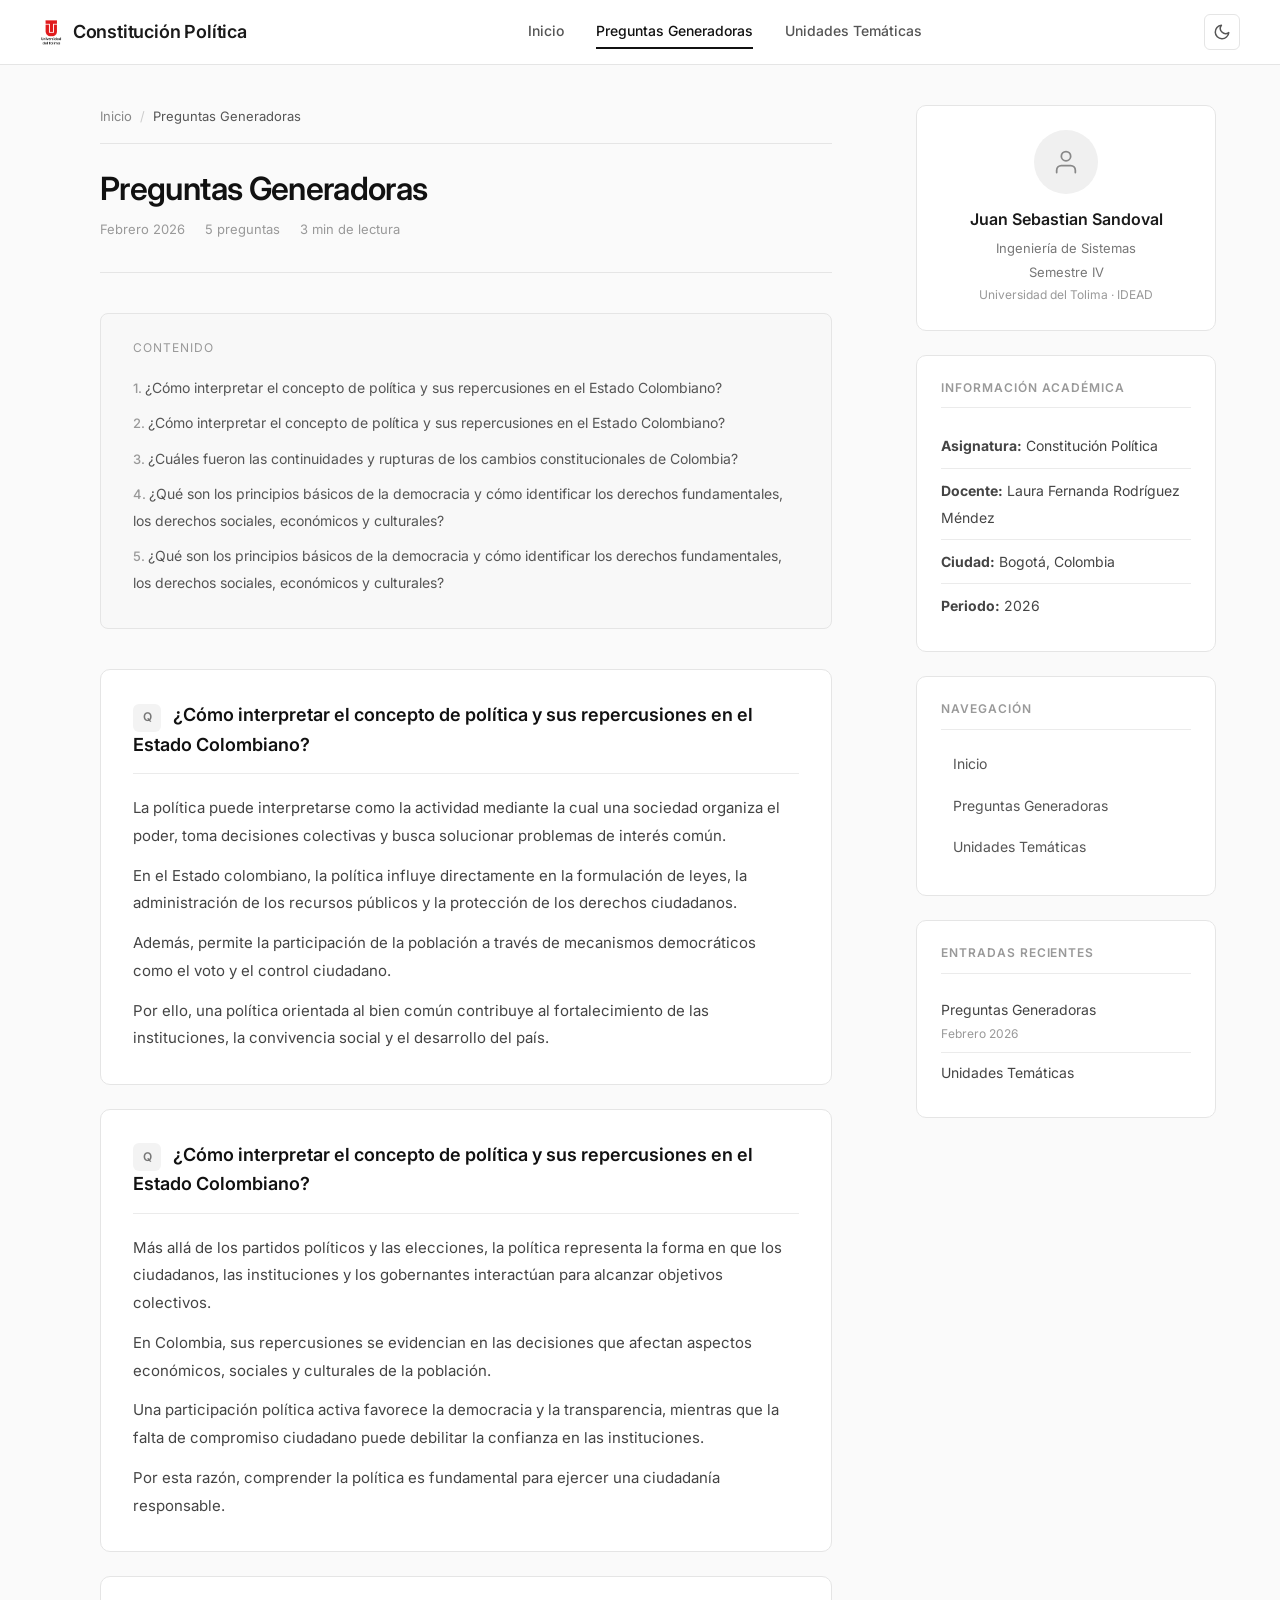
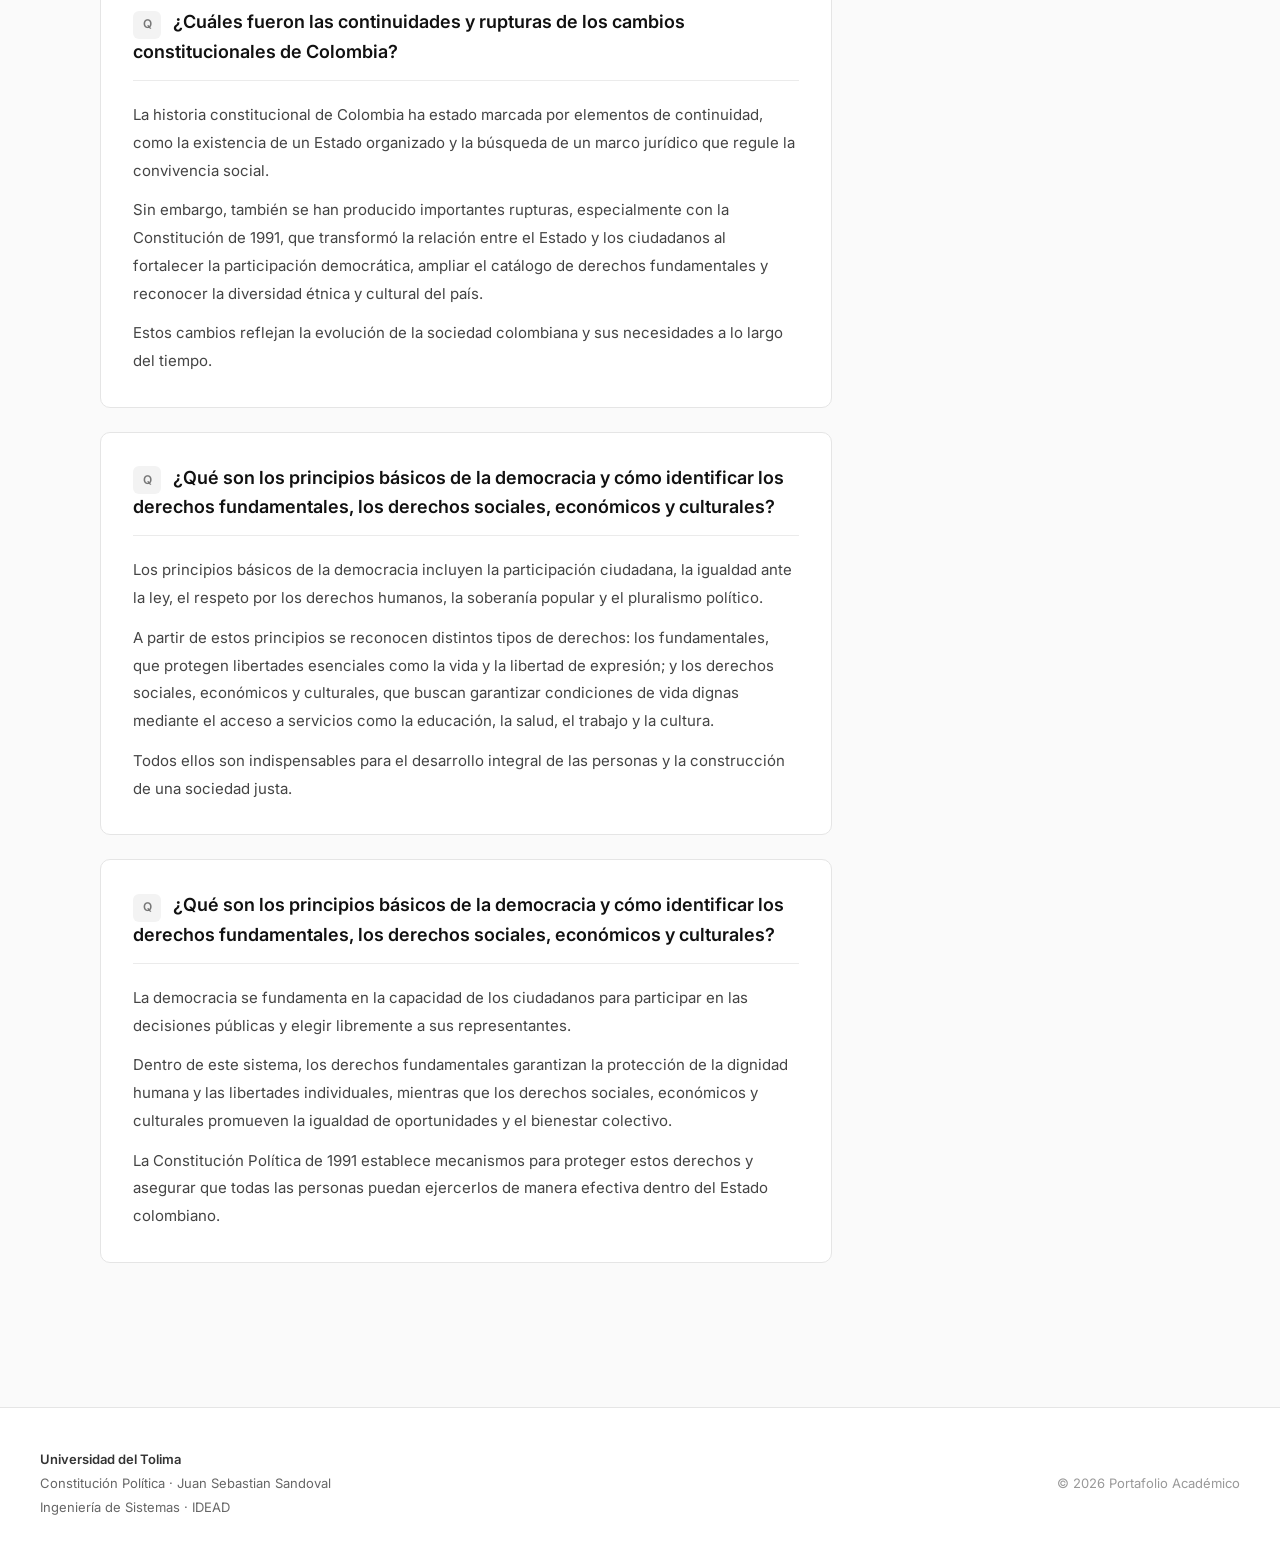
==== preguntas-generadoras.html @ 121e8f9e "Initial commit: portafolio académico Constitución Política" ====
<!DOCTYPE html>
<html lang="es">
<head>
  <meta charset="UTF-8">
  <meta name="viewport" content="width=device-width, initial-scale=1.0">
  <meta name="description" content="Preguntas Generadoras - Portafolio Académico de Constitución Política">
  <title>Preguntas Generadoras · Constitución Política</title>
  <script>if(localStorage.getItem('theme')==='dark')document.documentElement.setAttribute('data-theme','dark')</script>
  <link rel="preconnect" href="https://fonts.googleapis.com">
  <link rel="preconnect" href="https://fonts.gstatic.com" crossorigin>
  <link href="https://fonts.googleapis.com/css2?family=Inter:wght@300;400;500;600;700&display=swap" rel="stylesheet">
  <link rel="stylesheet" href="css/style.css">
  <link rel="icon" type="image/x-icon" href="data:image/svg+xml,<svg xmlns='http://www.w3.org/2000/svg' viewBox='0 0 100 100'><text y='.9em' font-size='90'>📖</text></svg>">
</head>
<body>

<div class="site-wrapper">

  <header class="site-header">
    <div class="header-inner">
      <a href="index.html" class="site-title">
        <img src="ut.png" alt="" class="nav-logo">
        Constitución Política
      </a>
      <button class="nav-toggle" aria-label="Abrir menú">
        <span></span><span></span><span></span>
      </button>
      <nav class="site-nav">
        <a href="index.html">Inicio</a>
        <a href="preguntas-generadoras.html" class="active">Preguntas Generadoras</a>
        <a href="temas-unidad.html">Unidades Temáticas</a>
      </nav>
      <button class="theme-toggle" id="theme-toggle" aria-label="Cambiar tema">
        <svg class="icon-moon" viewBox="0 0 24 24" fill="none" stroke="currentColor" stroke-width="2" stroke-linecap="round" stroke-linejoin="round"><path d="M21 12.79A9 9 0 1 1 11.21 3 7 7 0 0 0 21 12.79z"/></svg>
        <svg class="icon-sun" viewBox="0 0 24 24" fill="none" stroke="currentColor" stroke-width="2" stroke-linecap="round" stroke-linejoin="round"><circle cx="12" cy="12" r="5"/><line x1="12" y1="1" x2="12" y2="3"/><line x1="12" y1="21" x2="12" y2="23"/><line x1="4.22" y1="4.22" x2="5.64" y2="5.64"/><line x1="18.36" y1="18.36" x2="19.78" y2="19.78"/><line x1="1" y1="12" x2="3" y2="12"/><line x1="21" y1="12" x2="23" y2="12"/><line x1="4.22" y1="19.78" x2="5.64" y2="18.36"/><line x1="18.36" y1="5.64" x2="19.78" y2="4.22"/></svg>
      </button>
    </div>
  </header>

  <div class="main-grid">
    <main class="main-content" id="main-content"></main>
    <aside class="sidebar" id="sidebar"></aside>
  </div>

  <footer class="site-footer" id="footer"></footer>

</div>

<script src="js/layout.js"></script>
<script src="js/theme.js"></script>
<script src="js/preguntas.js"></script>
</body>
</html>
---- css/style.css ----
/* ============================================
   CSS RESET & BASE
   ============================================ */
*, *::before, *::after {
  box-sizing: border-box;
  margin: 0;
  padding: 0;
}

html {
  font-size: 16px;
  scroll-behavior: smooth;
  -webkit-font-smoothing: antialiased;
  -moz-osx-font-smoothing: grayscale;
}

/* ============================================
   CSS THEME VARIABLES
   ============================================ */
:root {
  --bg: #fafafa;
  --bg-card: #ffffff;
  --bg-subtle: #fcfcfc;
  --bg-toc: #f8f8f8;
  --bg-icon: #f3f3f3;
  --text: #1a1a1a;
  --text-strong: #111111;
  --text-secondary: #333333;
  --text-body: #444444;
  --text-muted: #555555;
  --text-light: #666666;
  --text-soft: #777777;
  --text-faint: #888888;
  --text-fainter: #999999;
  --border: #e5e5e5;
  --border-inner: #ebebeb;
  --border-soft: #dddddd;
  --border-light: #cccccc;
  --bg-avatar: #f0f0f0;
  --text-faintest: #bbbbbb;
  --shadow-sm: 0 1px 6px rgba(0, 0, 0, 0.04);
  --shadow-md: 0 2px 12px rgba(0, 0, 0, 0.05);
}

[data-theme="dark"] {
  --bg: #121212;
  --bg-card: #1e1e1e;
  --bg-subtle: #1a1a1a;
  --bg-toc: #1a1a1a;
  --bg-icon: #2a2a2a;
  --text: #e0e0e0;
  --text-strong: #eeeeee;
  --text-secondary: #cccccc;
  --text-body: #bbbbbb;
  --text-muted: #aaaaaa;
  --text-light: #999999;
  --text-soft: #888888;
  --text-faint: #777777;
  --text-fainter: #666666;
  --border: #333333;
  --border-inner: #2a2a2a;
  --border-soft: #3a3a3a;
  --border-light: #444444;
  --bg-avatar: #2a2a2a;
  --text-faintest: #777777;
  --shadow-sm: 0 1px 6px rgba(0, 0, 0, 0.2);
  --shadow-md: 0 2px 12px rgba(0, 0, 0, 0.25);
}

body {
  font-family: 'Inter', -apple-system, BlinkMacSystemFont, 'Segoe UI', Roboto, sans-serif;
  color: var(--text);
  background: var(--bg);
  line-height: 1.7;
  min-height: 100vh;
}

img {
  max-width: 100%;
  height: auto;
  display: block;
}

a {
  color: inherit;
  text-decoration: none;
  transition: opacity 0.2s ease;
}

a:hover {
  opacity: 0.7;
}

ul, ol {
  list-style: none;
}

/* ============================================
   TYPOGRAPHY
   ============================================ */
h1, h2, h3, h4, h5, h6 {
  font-weight: 600;
  line-height: 1.3;
  color: var(--text-strong);
}

h1 { font-size: 2.25rem; }
h2 { font-size: 1.625rem; }
h3 { font-size: 1.25rem; }
h4 { font-size: 1.125rem; }

p {
  margin-bottom: 1.25rem;
  color: var(--text-secondary);
}

small, .text-small {
  font-size: 0.875rem;
  color: var(--text-soft);
}

/* ============================================
   LAYOUT
   ============================================ */
.site-wrapper {
  display: flex;
  flex-direction: column;
  min-height: 100vh;
}

.site-header {
  background: var(--bg-card);
  border-bottom: 1px solid var(--border);
  position: sticky;
  top: 0;
  z-index: 100;
  padding: 0 1.5rem;
}

.header-inner {
  max-width: 1200px;
  margin: 0 auto;
  display: flex;
  align-items: center;
  justify-content: space-between;
  height: 64px;
}

.site-title {
  font-size: 1.125rem;
  font-weight: 600;
  color: var(--text);
  letter-spacing: -0.01em;
  display: flex;
  align-items: center;
  gap: 0.625rem;
}

.nav-logo {
  height: 30px;
  width: auto;
  display: block;
  opacity: 0.9;
}

.site-nav {
  display: flex;
  align-items: center;
  gap: 2rem;
}

.site-nav a {
  font-size: 0.875rem;
  color: var(--text-muted);
  font-weight: 500;
  padding: 0.25rem 0;
  border-bottom: 2px solid transparent;
  transition: all 0.2s ease;
}

.site-nav a:hover,
.site-nav a.active {
  color: var(--text-strong);
  border-bottom-color: var(--text-strong);
  opacity: 1;
}

.nav-toggle {
  display: none;
  background: none;
  border: none;
  cursor: pointer;
  padding: 0.5rem;
}

.nav-toggle span {
  display: block;
  width: 24px;
  height: 2px;
  background: var(--text-secondary);
  margin: 5px 0;
  transition: all 0.3s ease;
}

.main-grid {
  max-width: 1200px;
  margin: 0 auto;
  padding: 2.5rem 1.5rem;
  display: grid;
  grid-template-columns: 1fr 300px;
  gap: 3rem;
  flex: 1;
  width: 100%;
}

.main-content {
  min-width: 0;
}

/* ============================================
   HERO SECTION
   ============================================ */
.hero-section {
  text-align: center;
  padding: 4rem 1.5rem 3rem;
  max-width: 760px;
  margin: 0 auto;
}

.hero-logo {
  width: 120px;
  margin: 0 auto 1.5rem;
  opacity: 0.9;
}

.hero-logo img {
  width: 100%;
}

.hero-title {
  font-size: 2rem;
  font-weight: 600;
  margin-bottom: 0.75rem;
  letter-spacing: -0.02em;
}

.hero-subtitle {
  font-size: 1rem;
  color: var(--text-muted);
  margin-bottom: 0.5rem;
  font-weight: 400;
}

.hero-description {
  font-size: 0.9375rem;
  color: var(--text-soft);
  max-width: 600px;
  margin: 1rem auto 0;
  line-height: 1.8;
}

.hero-meta {
  display: flex;
  justify-content: center;
  gap: 2rem;
  margin-top: 2rem;
  font-size: 0.875rem;
  color: var(--text-light);
}

.hero-meta span {
  display: flex;
  align-items: center;
  gap: 0.375rem;
}

/* ============================================
   SLIDER / CAROUSEL
   ============================================ */
.slider-section {
  padding: 0 1.5rem 3rem;
  max-width: 860px;
  margin: 0 auto;
}

.slider-section .section-label {
  font-size: 0.75rem;
  text-transform: uppercase;
  letter-spacing: 0.08em;
  color: var(--text-fainter);
  margin-bottom: 1.5rem;
  text-align: center;
}

.slider-container {
  position: relative;
  overflow: hidden;
}

.slider-track {
  display: flex;
  transition: transform 0.5s cubic-bezier(0.25, 0.46, 0.45, 0.94);
}

.slider-slide {
  min-width: 100%;
  padding: 0 0.5rem;
}

.slide-card {
  background: var(--bg-card);
  border: 1px solid var(--border);
  border-radius: 12px;
  padding: 2.5rem;
  display: flex;
  align-items: flex-start;
  gap: 2rem;
  transition: box-shadow 0.3s ease;
}

.slide-card:hover {
  box-shadow: 0 4px 20px rgba(0, 0, 0, 0.06);
}

.slide-icon {
  flex-shrink: 0;
  width: 56px;
  height: 56px;
  background: var(--bg-icon);
  border-radius: 12px;
  display: flex;
  align-items: center;
  justify-content: center;
}

.slide-icon svg {
  width: 28px;
  height: 28px;
  stroke: var(--text-muted);
  fill: none;
  stroke-width: 1.5;
}

.slide-body {
  flex: 1;
}

.slide-body h3 {
  font-size: 1.125rem;
  margin-bottom: 0.5rem;
}

.slide-body p {
  font-size: 0.875rem;
  color: var(--text-light);
  margin-bottom: 0.75rem;
}

.slide-badge {
  display: inline-block;
  font-size: 0.75rem;
  color: var(--text-soft);
  background: var(--bg-icon);
  padding: 0.2rem 0.6rem;
  border-radius: 4px;
  margin-bottom: 1rem;
}

.slide-btn {
  display: inline-flex;
  align-items: center;
  gap: 0.375rem;
  font-size: 0.875rem;
  font-weight: 500;
  color: var(--text-secondary);
  border-bottom: 1px solid var(--text-secondary);
  padding-bottom: 0.125rem;
  transition: all 0.2s ease;
}

.slide-btn:hover {
  color: var(--text-strong);
  border-bottom-color: var(--text-strong);
  opacity: 1;
}

.slider-controls {
  display: flex;
  justify-content: center;
  align-items: center;
  gap: 1rem;
  margin-top: 1.5rem;
}

.slider-btn {
  background: none;
  border: 1px solid var(--border-soft);
  border-radius: 50%;
  width: 36px;
  height: 36px;
  cursor: pointer;
  display: flex;
  align-items: center;
  justify-content: center;
  transition: all 0.2s ease;
  color: var(--text-muted);
}

.slider-btn:hover {
  border-color: var(--text-fainter);
  color: var(--text-strong);
  background: var(--bg-icon);
}

.slider-btn svg {
  width: 18px;
  height: 18px;
}

.slider-dots {
  display: flex;
  gap: 0.5rem;
}

.slider-dot {
  width: 8px;
  height: 8px;
  border-radius: 50%;
  border: 1px solid var(--border-light);
  background: transparent;
  cursor: pointer;
  padding: 0;
  transition: all 0.3s ease;
}

.slider-dot.active {
  background: var(--text-secondary);
  border-color: var(--text-secondary);
}

/* ============================================
   FEATURED ARTICLES (grid)
   ============================================ */
.featured-section {
  max-width: 780px;
  margin: 0 auto;
  padding: 0 1.5rem 3rem;
}

.featured-grid {
  display: grid;
  grid-template-columns: 1fr 1fr;
  gap: 1.5rem;
}

.featured-card {
  background: var(--bg-card);
  border: 1px solid var(--border);
  border-radius: 10px;
  padding: 2rem;
  display: flex;
  flex-direction: column;
  transition: box-shadow 0.2s ease;
}

.featured-card:hover {
  box-shadow: 0 1px 8px rgba(0, 0, 0, 0.05);
}

.featured-icon {
  width: 44px;
  height: 44px;
  background: var(--bg-icon);
  border-radius: 10px;
  display: flex;
  align-items: center;
  justify-content: center;
  margin-bottom: 1.25rem;
}

.featured-icon svg {
  width: 22px;
  height: 22px;
  stroke: var(--text-muted);
  fill: none;
  stroke-width: 1.5;
}

.featured-card h3 {
  font-size: 1.125rem;
  font-weight: 600;
  margin-bottom: 0.75rem;
  color: var(--text-strong);
}

.featured-desc {
  font-size: 0.875rem;
  color: var(--text-light);
  margin-bottom: 1rem;
  line-height: 1.65;
}

.featured-list {
  list-style: none;
  margin-bottom: 1.25rem;
  flex: 1;
}

.featured-list li {
  font-size: 0.8125rem;
  color: var(--text-faint);
  padding: 0.3rem 0 0.3rem 1.1rem;
  position: relative;
}

.featured-list li::before {
  content: "";
  position: absolute;
  left: 0;
  top: 0.65rem;
  width: 4px;
  height: 4px;
  border-radius: 50%;
  background: var(--border-light);
}

.featured-btn {
  display: inline-flex;
  align-items: center;
  gap: 0.375rem;
  font-size: 0.875rem;
  font-weight: 500;
  color: var(--text-secondary);
  border-bottom: 1px solid var(--text-secondary);
  padding-bottom: 0.125rem;
  align-self: flex-start;
  transition: all 0.2s ease;
}

.featured-btn:hover {
  color: var(--text-strong);
  border-bottom-color: var(--text-strong);
  opacity: 1;
}

/* ============================================
   SABÍAS QUE...
   ============================================ */
.sabias-section {
  max-width: 780px;
  margin: 0 auto;
  padding: 0 1.5rem 3rem;
}

.sabias-grid {
  display: grid;
  grid-template-columns: 1fr 1fr 1fr;
  gap: 1rem;
}

.sabias-card {
  background: var(--bg-subtle);
  border: 1px solid var(--border);
  border-radius: 8px;
  padding: 1.25rem 1.25rem 1.25rem 1.5rem;
  border-left: 3px solid var(--border-soft);
  transition: all 0.25s ease;
}

.sabias-card:nth-child(3n+1) { border-left-color: var(--border-soft); }
.sabias-card:nth-child(3n+2) { border-left-color: var(--border-soft); }
.sabias-card:nth-child(3n+3) { border-left-color: var(--border-light); }

.sabias-card:hover {
  border-left-color: var(--text-fainter);
  box-shadow: 0 1px 8px rgba(0, 0, 0, 0.05);
}

.sabias-num {
  display: inline-block;
  font-family: 'Inter', monospace;
  font-size: 0.6875rem;
  font-weight: 500;
  color: var(--text-faintest);
  letter-spacing: 0.1em;
  margin-bottom: 0.5rem;
}

.sabias-card p {
  font-size: 0.8125rem;
  color: var(--text-muted);
  line-height: 1.7;
  margin-bottom: 0;
}

/* ============================================
   ARTICLE / BLOG POST
   ============================================ */
.article-page {
  max-width: 780px;
  margin: 0 auto;
  padding: 0 1.5rem 3rem;
}

.article-header {
  margin-bottom: 2.5rem;
  padding-bottom: 2rem;
  border-bottom: 1px solid var(--border);
}

.article-header h1 {
  font-size: 2rem;
  font-weight: 600;
  margin-bottom: 0.5rem;
  letter-spacing: -0.02em;
}

.article-meta {
  display: flex;
  gap: 1.25rem;
  font-size: 0.8125rem;
  color: var(--text-fainter);
}

.article-meta span {
  display: flex;
  align-items: center;
  gap: 0.25rem;
}

/* Table of Contents */
.toc {
  background: var(--bg-toc);
  border: 1px solid var(--border);
  border-radius: 8px;
  padding: 1.5rem 2rem;
  margin-bottom: 2.5rem;
}

.toc-title {
  font-size: 0.75rem;
  text-transform: uppercase;
  letter-spacing: 0.08em;
  color: var(--text-fainter);
  margin-bottom: 1rem;
}

.toc-list {
  list-style: none;
  counter-reset: toc-counter;
}

.toc-list li {
  counter-increment: toc-counter;
  margin-bottom: 0.5rem;
}

.toc-list li::before {
  content: counter(toc-counter) ". ";
  color: var(--text-fainter);
  font-size: 0.8125rem;
  font-weight: 500;
}

.toc-list a {
  font-size: 0.875rem;
  color: var(--text-muted);
  transition: color 0.2s ease;
}

.toc-list a:hover {
  color: var(--text-strong);
  opacity: 1;
}

/* Article Body */
.article-body {
  font-size: 1rem;
  line-height: 1.85;
  color: var(--text-secondary);
}

.article-body p {
  margin-bottom: 1.25rem;
}

.article-body ul,
.article-body ol {
  margin-bottom: 1.25rem;
  padding-left: 1.5rem;
}

.article-body ul {
  list-style: disc;
}

.article-body ol {
  list-style: decimal;
}

.article-body li {
  margin-bottom: 0.5rem;
  color: var(--text-body);
}

.article-body strong {
  font-weight: 600;
  color: var(--text-strong);
}

.article-body em {
  font-style: italic;
}

/* ============================================
   QUESTION / TOPIC CARDS
   ============================================ */
.question-card {
  background: var(--bg-card);
  border: 1px solid var(--border);
  border-radius: 10px;
  padding: 2rem;
  margin-bottom: 1.5rem;
  transition: box-shadow 0.2s ease;
}

.question-card:hover {
  box-shadow: 0 1px 8px rgba(0, 0, 0, 0.05);
}

.question-card h2 {
  font-size: 1.125rem;
  font-weight: 600;
  margin-bottom: 1.25rem;
  padding-bottom: 1rem;
  border-bottom: 1px solid var(--border-inner);
  color: var(--text-strong);
  line-height: 1.4;
}

.question-card h2::before {
  content: "Q";
  display: inline-flex;
  align-items: center;
  justify-content: center;
  width: 28px;
  height: 28px;
  border-radius: 6px;
  background: var(--bg-icon);
  color: var(--text-soft);
  font-size: 0.75rem;
  font-weight: 600;
  margin-right: 0.75rem;
  flex-shrink: 0;
}

.question-card p {
  font-size: 0.9375rem;
  color: var(--text-body);
  margin-bottom: 0.75rem;
}

.question-card p:last-child {
  margin-bottom: 0;
}

.question-card ul,
.question-card ol {
  margin-bottom: 0.75rem;
  padding-left: 1.5rem;
}

.question-card ul { list-style: disc; }
.question-card ol { list-style: decimal; }

.question-card li {
  margin-bottom: 0.375rem;
  color: var(--text-body);
  font-size: 0.9375rem;
}

.question-card hr {
  display: none;
}

/* Topic cards for Temas de Tutoría */
.topic-card {
  background: var(--bg-card);
  border: 1px solid var(--border);
  border-radius: 10px;
  padding: 2rem;
  margin-bottom: 1.5rem;
  transition: box-shadow 0.2s ease;
}

.topic-card:hover {
  box-shadow: 0 2px 12px rgba(0, 0, 0, 0.04);
}

.topic-card h2 {
  font-size: 1.125rem;
  font-weight: 600;
  margin-bottom: 1.25rem;
  padding-bottom: 1rem;
  border-bottom: 1px solid var(--border-inner);
  color: var(--text-strong);
  line-height: 1.4;
}

.topic-card h3 {
  font-size: 0.9375rem;
  font-weight: 600;
  color: var(--text-secondary);
  margin: 1.25rem 0 0.5rem;
}

.topic-card p {
  font-size: 0.9375rem;
  color: var(--text-body);
  margin-bottom: 0.75rem;
}

.topic-card p:last-child {
  margin-bottom: 0;
}

.topic-card ul,
.topic-card ol {
  margin-bottom: 0.75rem;
  padding-left: 1.5rem;
}

.topic-card ul { list-style: disc; }
.topic-card ol { list-style: decimal; }

.topic-card li {
  margin-bottom: 0.375rem;
  color: var(--text-body);
  font-size: 0.9375rem;
}

.topic-card hr {
  display: none;
}

.article-body hr {
  display: none;
}

/* ============================================
   SIDEBAR
   ============================================ */
.sidebar {
  position: sticky;
  top: 88px;
  align-self: start;
}

.sidebar-card {
  background: var(--bg-card);
  border: 1px solid var(--border);
  border-radius: 10px;
  padding: 1.5rem;
  margin-bottom: 1.5rem;
}

.sidebar-card h3 {
  font-size: 0.75rem;
  text-transform: uppercase;
  letter-spacing: 0.08em;
  color: var(--text-fainter);
  margin-bottom: 1rem;
  padding-bottom: 0.75rem;
  border-bottom: 1px solid var(--border-inner);
}

/* Author card */
.author-info {
  text-align: center;
}

.author-avatar {
  width: 64px;
  height: 64px;
  border-radius: 50%;
  background: var(--bg-avatar);
  margin: 0 auto 0.75rem;
  display: flex;
  align-items: center;
  justify-content: center;
  font-size: 1.5rem;
  color: var(--text-faint);
}

.author-name {
  font-size: 1rem;
  font-weight: 600;
  margin-bottom: 0.25rem;
}

.author-role {
  font-size: 0.8125rem;
  color: var(--text-soft);
  margin-bottom: 0.125rem;
}

.author-university {
  font-size: 0.75rem;
  color: var(--text-fainter);
}

/* Sidebar list */
.sidebar-label {
  font-size: 0.875rem;
  color: var(--text-body);
}

.sidebar-list li {
  padding: 0.5rem 0;
  border-bottom: 1px solid var(--border-inner);
}

.sidebar-list li:last-child {
  border-bottom: none;
}

.sidebar-list a {
  font-size: 0.875rem;
  color: var(--text-body);
  display: block;
  transition: color 0.2s ease;
}

.sidebar-list a:hover {
  color: var(--text-strong);
  opacity: 1;
}

.sidebar-list .list-meta {
  font-size: 0.75rem;
  color: var(--text-fainter);
  margin-top: 0.125rem;
}

/* Sidebar nav */
.sidebar-nav li {
  margin-bottom: 0.375rem;
}

.sidebar-nav a {
  font-size: 0.875rem;
  color: var(--text-muted);
  display: block;
  padding: 0.375rem 0.75rem;
  border-radius: 6px;
  transition: all 0.2s ease;
}

.sidebar-nav a:hover,
.sidebar-nav a.active {
  background: var(--bg-icon);
  color: var(--text-strong);
  opacity: 1;
}

/* ============================================
   FOOTER
   ============================================ */
.site-footer {
  background: var(--bg-card);
  border-top: 1px solid var(--border);
  padding: 2.5rem 1.5rem;
  margin-top: 2rem;
}

.footer-inner {
  max-width: 1200px;
  margin: 0 auto;
  display: flex;
  justify-content: space-between;
  align-items: center;
  flex-wrap: wrap;
  gap: 1rem;
}

.footer-info {
  display: flex;
  flex-direction: column;
  gap: 0.125rem;
}

.footer-info span {
  font-size: 0.8125rem;
  color: var(--text-light);
}

.footer-info .footer-brand {
  font-weight: 600;
  color: var(--text-secondary);
}

.footer-year {
  font-size: 0.8125rem;
  color: var(--text-fainter);
}

/* ============================================
   PAGE LOADING
   ============================================ */
.page-loader {
  display: flex;
  justify-content: center;
  align-items: center;
  padding: 4rem 0;
}

.loader-spinner {
  width: 32px;
  height: 32px;
  border: 2px solid var(--border-inner);
  border-top-color: var(--text-faint);
  border-radius: 50%;
  animation: spin 0.8s linear infinite;
}

@keyframes spin {
  to { transform: rotate(360deg); }
}

/* ============================================
   READING PROGRESS BAR
   ============================================ */
.progress-bar {
  position: fixed;
  top: 64px;
  left: 0;
  height: 3px;
  background: var(--text-light);
  z-index: 99;
  width: 0%;
  transition: width 0.1s linear;
}

[data-theme="dark"] .progress-bar {
  background: var(--text-muted);
}

/* ============================================
   BACK TO TOP
   ============================================ */
.back-to-top {
  position: fixed;
  bottom: 2rem;
  right: 2rem;
  width: 40px;
  height: 40px;
  border-radius: 50%;
  border: 1px solid var(--border);
  background: var(--bg-card);
  color: var(--text-light);
  cursor: pointer;
  display: flex;
  align-items: center;
  justify-content: center;
  opacity: 0;
  visibility: hidden;
  transform: translateY(10px);
  transition: all 0.3s ease;
  z-index: 98;
}

.back-to-top.visible {
  opacity: 1;
  visibility: visible;
  transform: translateY(0);
}

.back-to-top:hover {
  border-color: var(--text-light);
  color: var(--text);
}

.back-to-top svg {
  width: 18px;
  height: 18px;
}

/* ============================================
   SCROLL REVEAL
   ============================================ */
.reveal {
  opacity: 0;
  transform: translateY(24px);
  transition: opacity 0.6s ease, transform 0.6s ease;
}

.reveal.visible {
  opacity: 1;
  transform: translateY(0);
}

/* ============================================
   BREADCRUMB
   ============================================ */
.breadcrumb {
  display: flex;
  align-items: center;
  gap: 0.5rem;
  font-size: 0.8125rem;
  color: var(--text-faint);
  margin-bottom: 1.5rem;
  padding-bottom: 1rem;
  border-bottom: 1px solid var(--border);
}

.breadcrumb a {
  color: var(--text-faint);
  transition: color 0.2s ease;
}

.breadcrumb a:hover {
  color: var(--text);
  opacity: 1;
}

.breadcrumb .separator {
  color: var(--border-light);
}

.breadcrumb .current {
  color: var(--text-muted);
}

/* ============================================
   BLOCKQUOTE
   ============================================ */
blockquote {
  border-left: 3px solid var(--border);
  padding: 1rem 1.5rem;
  margin: 1.5rem 0;
  background: var(--bg-subtle);
  color: var(--text-muted);
  font-style: italic;
  line-height: 1.7;
}

blockquote p {
  margin-bottom: 0;
  color: inherit;
}

/* ============================================
   THEME TOGGLE
   ============================================ */
.theme-toggle {
  background: none;
  border: 1px solid var(--border);
  border-radius: 6px;
  width: 36px;
  height: 36px;
  cursor: pointer;
  display: flex;
  align-items: center;
  justify-content: center;
  color: var(--text-muted);
  transition: all 0.2s ease;
}

.theme-toggle:hover {
  border-color: var(--text-light);
  color: var(--text);
}

.theme-toggle svg {
  width: 18px;
  height: 18px;
}

[data-theme="dark"] .theme-toggle .icon-sun {
  display: block;
}

[data-theme="dark"] .theme-toggle .icon-moon {
  display: none;
}

.theme-toggle .icon-sun {
  display: none;
}

.theme-toggle .icon-moon {
  display: block;
}

/* ============================================
   UNIT CARDS (temas-unidad)
   ============================================ */
.units-grid {
  display: flex;
  flex-direction: column;
  gap: 1.5rem;
}

.unit-card {
  display: grid;
  grid-template-columns: 240px 1fr;
  background: var(--bg-card);
  border: 1px solid var(--border);
  border-radius: 10px;
  overflow: hidden;
  transition: box-shadow 0.2s ease;
}

.unit-card:hover {
  box-shadow: 0 1px 8px rgba(0, 0, 0, 0.05);
}

.unit-image {
  position: relative;
  overflow: hidden;
}

.unit-image img {
  width: 100%;
  height: 100%;
  min-height: 180px;
  object-fit: cover;
  display: block;
}

.unit-image-placeholder {
  width: 100%;
  height: 100%;
  min-height: 180px;
  background: var(--bg-icon);
  display: flex;
  align-items: center;
  justify-content: center;
}

.unit-num-badge {
  font-size: 0.75rem;
  font-weight: 600;
  text-transform: uppercase;
  letter-spacing: 0.08em;
  color: var(--text-fainter);
}

.unit-body {
  padding: 1.75rem;
  display: flex;
  flex-direction: column;
}

.unit-body h3 {
  font-size: 1.125rem;
  font-weight: 600;
  margin-bottom: 0.75rem;
  color: var(--text-strong);
}

.unit-overview {
  font-size: 0.875rem;
  color: var(--text-light);
  margin-bottom: 1rem;
  line-height: 1.65;
}

.unit-concepts {
  list-style: none;
  display: flex;
  flex-wrap: wrap;
  gap: 0.4rem;
  margin-bottom: 1.25rem;
}

.unit-concepts li {
  font-size: 0.75rem;
  color: var(--text-faint);
  background: var(--bg-icon);
  padding: 0.2rem 0.6rem;
  border-radius: 4px;
}

.unit-btn {
  display: inline-flex;
  align-items: center;
  gap: 0.375rem;
  font-size: 0.875rem;
  font-weight: 500;
  color: var(--text-secondary);
  border-bottom: 1px solid var(--text-secondary);
  padding-bottom: 0.125rem;
  align-self: flex-start;
  transition: all 0.2s ease;
  margin-top: auto;
}

.unit-btn:hover {
  color: var(--text-strong);
  border-bottom-color: var(--text-strong);
  opacity: 1;
}

.unit-nav-links {
  margin-top: 2.5rem;
  padding-top: 1.5rem;
  border-top: 1px solid var(--border);
}

@media (max-width: 700px) {
  .unit-card {
    grid-template-columns: 1fr;
  }
  .unit-image-placeholder {
    min-height: 100px;
  }
}

/* ============================================
   HEADING SCROLL MARGIN
   ============================================ */
.article-body h2 {
  scroll-margin-top: 5rem;
}

/* ============================================
   ARTICLE HERO IMAGE
   ============================================ */
.article-hero-img {
  margin-bottom: 2rem;
  border-radius: 10px;
  overflow: hidden;
  border: 1px solid var(--border);
}

.article-hero-img img {
  width: 100%;
  max-height: 300px;
  object-fit: cover;
  display: block;
}

/* ============================================
   RESPONSIVE
   ============================================ */
@media (max-width: 960px) {
  .main-grid {
    grid-template-columns: 1fr;
    gap: 2rem;
  }

  .sidebar {
    position: static;
    display: grid;
    grid-template-columns: 1fr 1fr;
    gap: 1.5rem;
  }

  .sidebar-card:first-child {
    grid-column: 1 / -1;
  }
}

@media (max-width: 768px) {
  html {
    font-size: 15px;
  }

  .header-inner {
    height: 56px;
  }

  .nav-toggle {
    display: block;
  }

  .site-nav {
    display: none;
    position: absolute;
    top: 56px;
    left: 0;
    right: 0;
    background: var(--bg-card);
    border-bottom: 1px solid var(--border);
    flex-direction: column;
    padding: 1rem 1.5rem;
    gap: 0.5rem;
  }

  .site-nav.open {
    display: flex;
  }

  .site-nav a {
    padding: 0.5rem 0;
    border-bottom: none;
    width: 100%;
  }

  .hero-section {
    padding: 3rem 1.5rem 2rem;
  }

  .hero-title {
    font-size: 1.5rem;
  }

  .hero-logo {
    width: 90px;
  }

  .hero-meta {
    flex-direction: column;
    gap: 0.5rem;
    align-items: center;
  }

  .featured-grid {
    grid-template-columns: 1fr;
  }

  .sabias-grid {
    grid-template-columns: 1fr 1fr;
  }

  .sidebar {
    grid-template-columns: 1fr;
  }

  .article-header h1 {
    font-size: 1.5rem;
  }

  .footer-inner {
    flex-direction: column;
    text-align: center;
    gap: 0.75rem;
  }
}

@media (max-width: 480px) {
  .main-grid {
    padding: 1.5rem 1rem;
  }

  .hero-section {
    padding: 2rem 1rem 1.5rem;
  }

  .sabias-grid {
    grid-template-columns: 1fr;
  }

  .featured-section,
  .sabias-section {
    padding-left: 1rem;
    padding-right: 1rem;
  }

  .article-page {
    padding: 0 1rem 2rem;
  }

  .toc {
    padding: 1rem 1.25rem;
  }
}
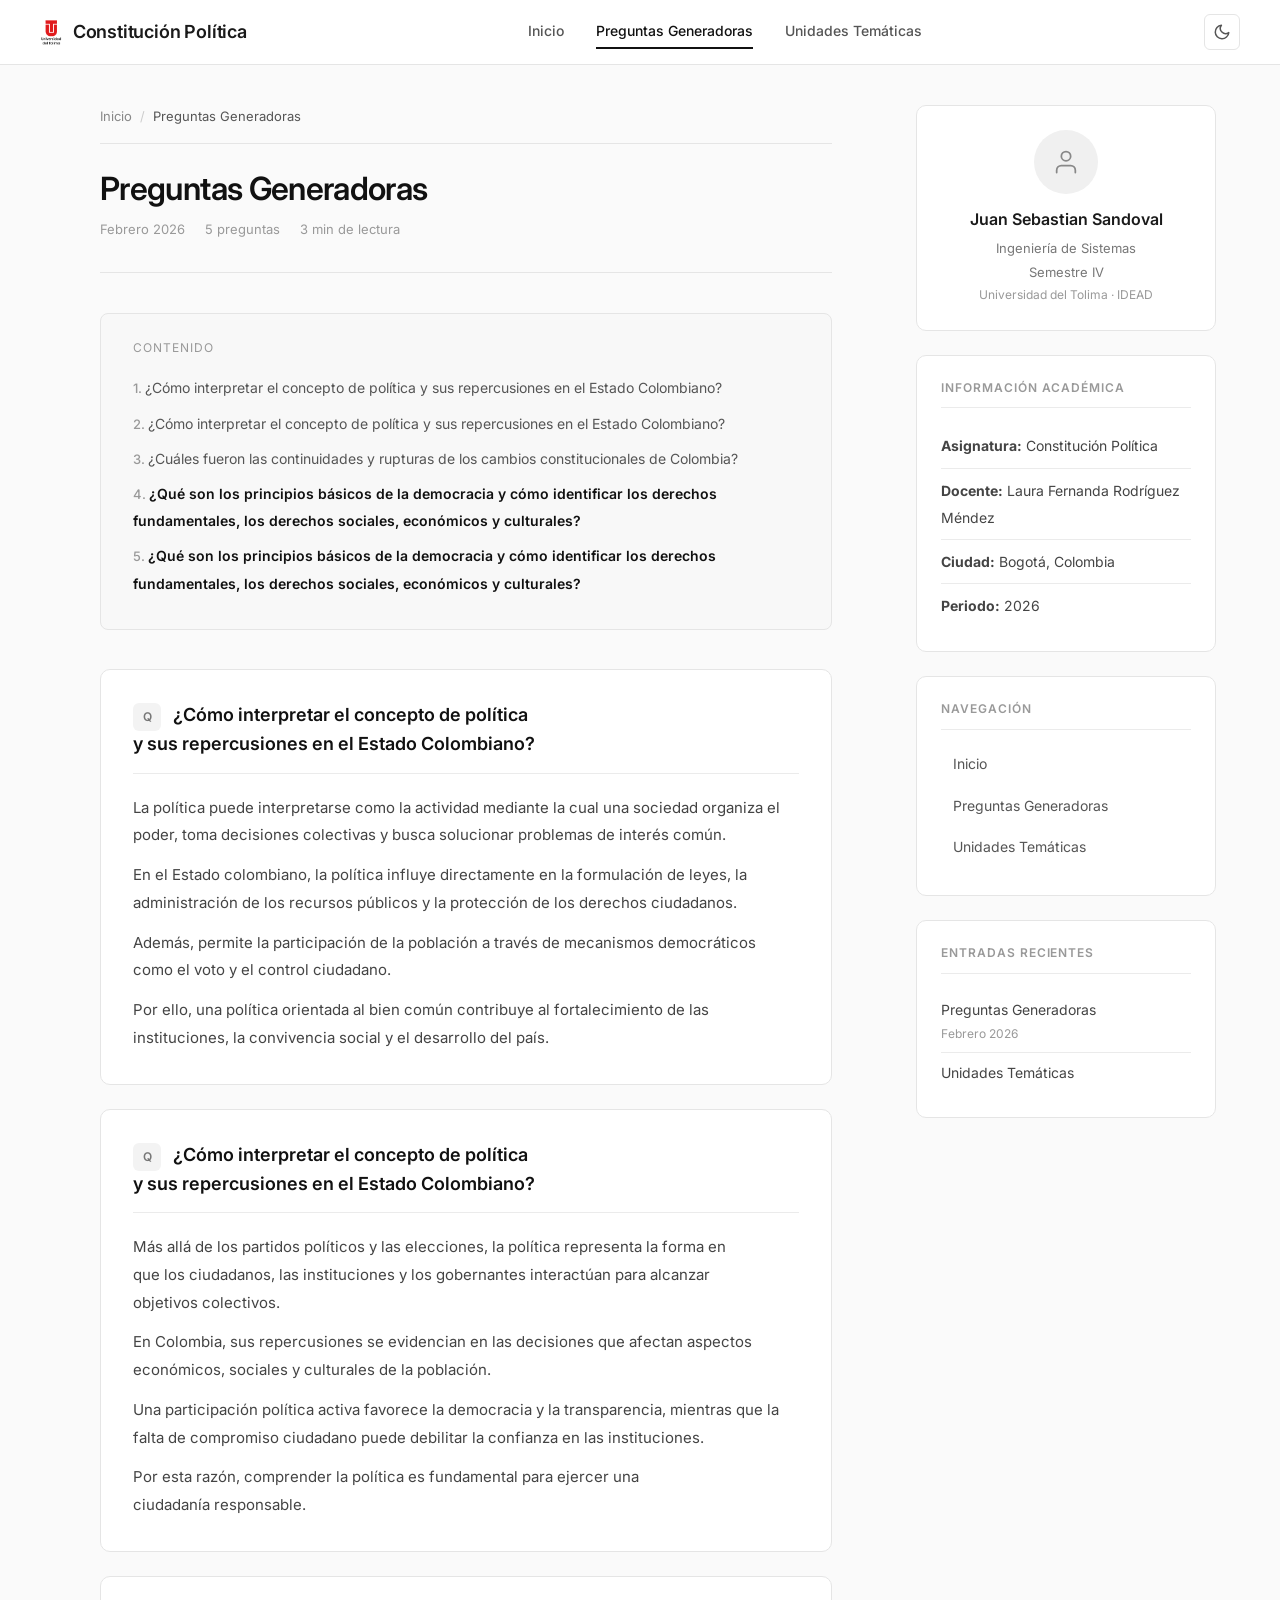
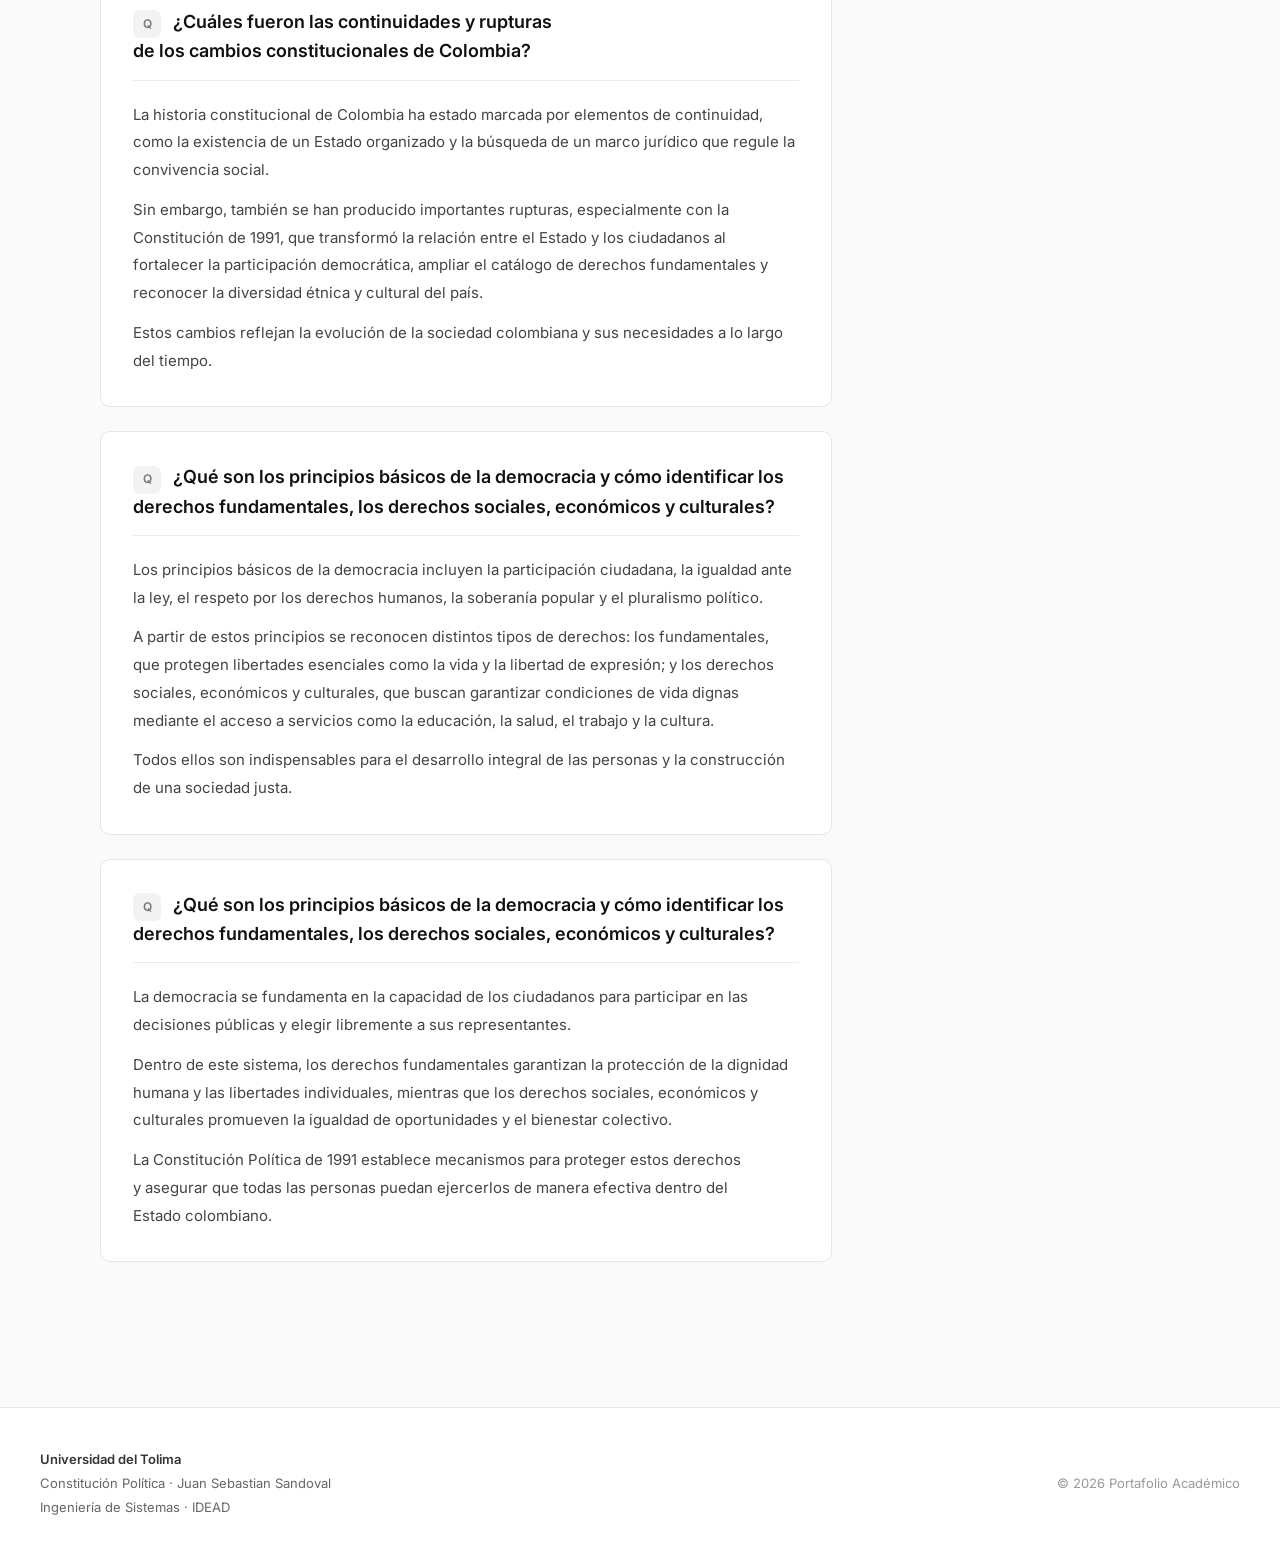
==== commit a57d7231: "Optimize fonts async, add text-wrap, content-visibility, anchor tooltip, image zoom" ====
--- a/preguntas-generadoras.html
+++ b/preguntas-generadoras.html
@@ -8,7 +8,9 @@
   <script>if(localStorage.getItem('theme')==='dark')document.documentElement.setAttribute('data-theme','dark')</script>
   <link rel="preconnect" href="https://fonts.googleapis.com">
   <link rel="preconnect" href="https://fonts.gstatic.com" crossorigin>
-  <link href="https://fonts.googleapis.com/css2?family=Inter:wght@300;400;500;600;700&display=swap" rel="stylesheet">
+  <link rel="preload" as="style" href="https://fonts.googleapis.com/css2?family=Inter:wght@300;400;500;600;700&display=swap">
+  <link rel="stylesheet" href="https://fonts.googleapis.com/css2?family=Inter:wght@300;400;500;600;700&display=swap" media="print" onload="this.media='all'">
+  <noscript><link rel="stylesheet" href="https://fonts.googleapis.com/css2?family=Inter:wght@300;400;500;600;700&display=swap"></noscript>
   <link rel="stylesheet" href="css/style.css">
   <link rel="icon" type="image/x-icon" href="data:image/svg+xml,<svg xmlns='http://www.w3.org/2000/svg' viewBox='0 0 100 100'><text y='.9em' font-size='90'>📖</text></svg>">
 </head>
--- a/css/style.css
+++ b/css/style.css
@@ -1318,10 +1318,232 @@
 }
 
 /* ============================================
-   HEADING SCROLL MARGIN
-   ============================================ */
-.article-body h2 {
+   TEXT WRAP
+   ============================================ */
+.article-header h1,
+.article-body h2,
+.article-body h3 {
+  text-wrap: balance;
+}
+
+.article-body p {
+  text-wrap: pretty;
+}
+
+/* ============================================
+   CONTENT VISIBILITY
+   ============================================ */
+.featured-section,
+.sabias-section,
+.units-grid,
+.toc,
+.unit-card {
+  content-visibility: auto;
+  contain-intrinsic-size: 400px;
+}
+
+.article-body {
+  content-visibility: auto;
+  contain-intrinsic-size: 2000px;
+}
+
+/* ============================================
+   IMAGE FADE-IN
+   ============================================ */
+.unit-image img {
+  transition: transform 0.3s ease;
+}
+
+.unit-card:hover .unit-image img {
+  transform: scale(1.03);
+}
+
+/* ============================================
+   ANCHOR TOOLTIP
+   ============================================ */
+.anchor-tooltip {
+  position: fixed;
+  bottom: 1.5rem;
+  left: 50%;
+  transform: translateX(-50%);
+  background: var(--text-strong);
+  color: var(--bg);
+  font-size: 0.8125rem;
+  padding: 0.5rem 1rem;
+  border-radius: 6px;
+  z-index: 999;
+  opacity: 0;
+  visibility: hidden;
+  transition: opacity 0.25s ease, visibility 0.25s ease;
+  pointer-events: none;
+}
+
+.anchor-tooltip.visible {
+  opacity: 1;
+  visibility: visible;
+}
+.article-body h2,
+.article-body h3 {
   scroll-margin-top: 5rem;
+  position: relative;
+}
+
+.anchor-link {
+  position: absolute;
+  left: -1.5rem;
+  top: 50%;
+  transform: translateY(-50%);
+  opacity: 0;
+  transition: opacity 0.2s ease;
+  color: var(--text-faint);
+  text-decoration: none;
+  font-size: 0.875rem;
+  font-weight: 400;
+  padding: 0.25rem;
+  line-height: 1;
+}
+
+.article-body h2:hover .anchor-link,
+.article-body h3:hover .anchor-link {
+  opacity: 1;
+}
+
+.anchor-link:hover {
+  color: var(--text-secondary) !important;
+  opacity: 1 !important;
+}
+
+/* ============================================
+   ACTIVE TOC LINK
+   ============================================ */
+.toc-list a.active {
+  color: var(--text-strong);
+  font-weight: 600;
+}
+
+/* ============================================
+   LIGHTBOX
+   ============================================ */
+.lightbox-overlay {
+  position: fixed;
+  top: 0;
+  left: 0;
+  width: 100%;
+  height: 100%;
+  background: rgba(0, 0, 0, 0.85);
+  z-index: 1000;
+  display: flex;
+  align-items: center;
+  justify-content: center;
+  opacity: 0;
+  visibility: hidden;
+  transition: opacity 0.3s ease, visibility 0.3s ease;
+  cursor: pointer;
+}
+
+.lightbox-overlay.open {
+  opacity: 1;
+  visibility: visible;
+}
+
+.lightbox-overlay img {
+  max-width: 90vw;
+  max-height: 90vh;
+  object-fit: contain;
+  border-radius: 4px;
+  box-shadow: 0 4px 30px rgba(0, 0, 0, 0.3);
+}
+
+.lightbox-close {
+  position: absolute;
+  top: 1.5rem;
+  right: 2rem;
+  color: #ccc;
+  background: none;
+  border: none;
+  font-size: 2.5rem;
+  cursor: pointer;
+  padding: 0.5rem;
+  line-height: 1;
+  z-index: 1001;
+}
+
+.lightbox-close:hover {
+  color: #fff;
+}
+
+/* ============================================
+   PRINT CSS
+   ============================================ */
+@media print {
+  .site-header,
+  .sidebar,
+  .site-footer,
+  .back-to-top,
+  .progress-bar,
+  .nav-toggle,
+  .theme-toggle,
+  .toc,
+  .breadcrumb,
+  .unit-nav-links,
+  .lightbox-overlay {
+    display: none !important;
+  }
+
+  .main-grid {
+    display: block;
+    max-width: 100%;
+    padding: 0;
+  }
+
+  .main-content {
+    max-width: 100%;
+  }
+
+  .article-page {
+    max-width: 100%;
+    padding: 0;
+  }
+
+  .article-body {
+    font-size: 12pt;
+    line-height: 1.6;
+    color: #000;
+  }
+
+  .article-body p {
+    color: #000;
+  }
+
+  .article-header h1 {
+    font-size: 18pt;
+  }
+
+  .unit-card {
+    break-inside: avoid;
+    border: 1px solid #ccc !important;
+  }
+
+  .unit-image img {
+    max-height: 120px;
+  }
+
+  .article-hero-img {
+    max-height: 150px;
+  }
+
+  .article-hero-img img {
+    max-height: 150px;
+  }
+
+  .anchor-link {
+    display: none !important;
+  }
+
+  a {
+    color: #000 !important;
+    text-decoration: underline !important;
+  }
 }
 
 /* ============================================
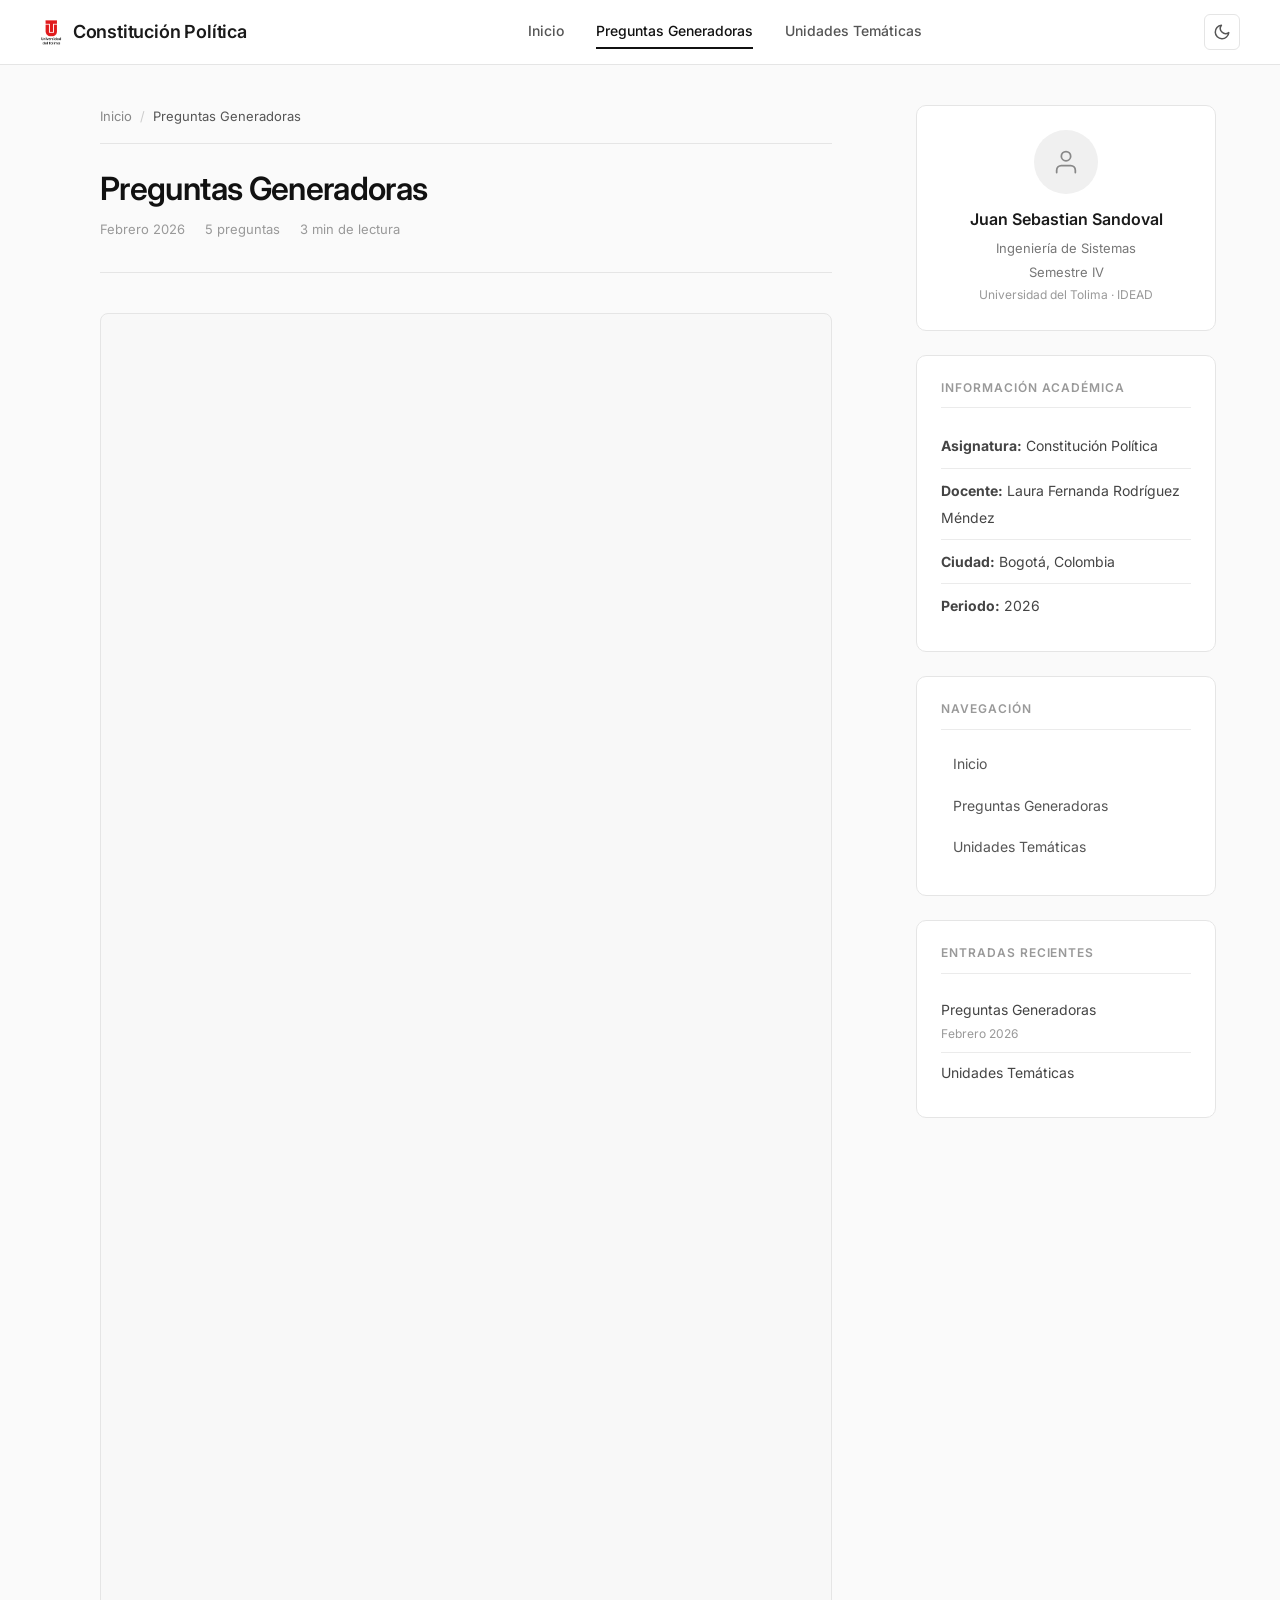
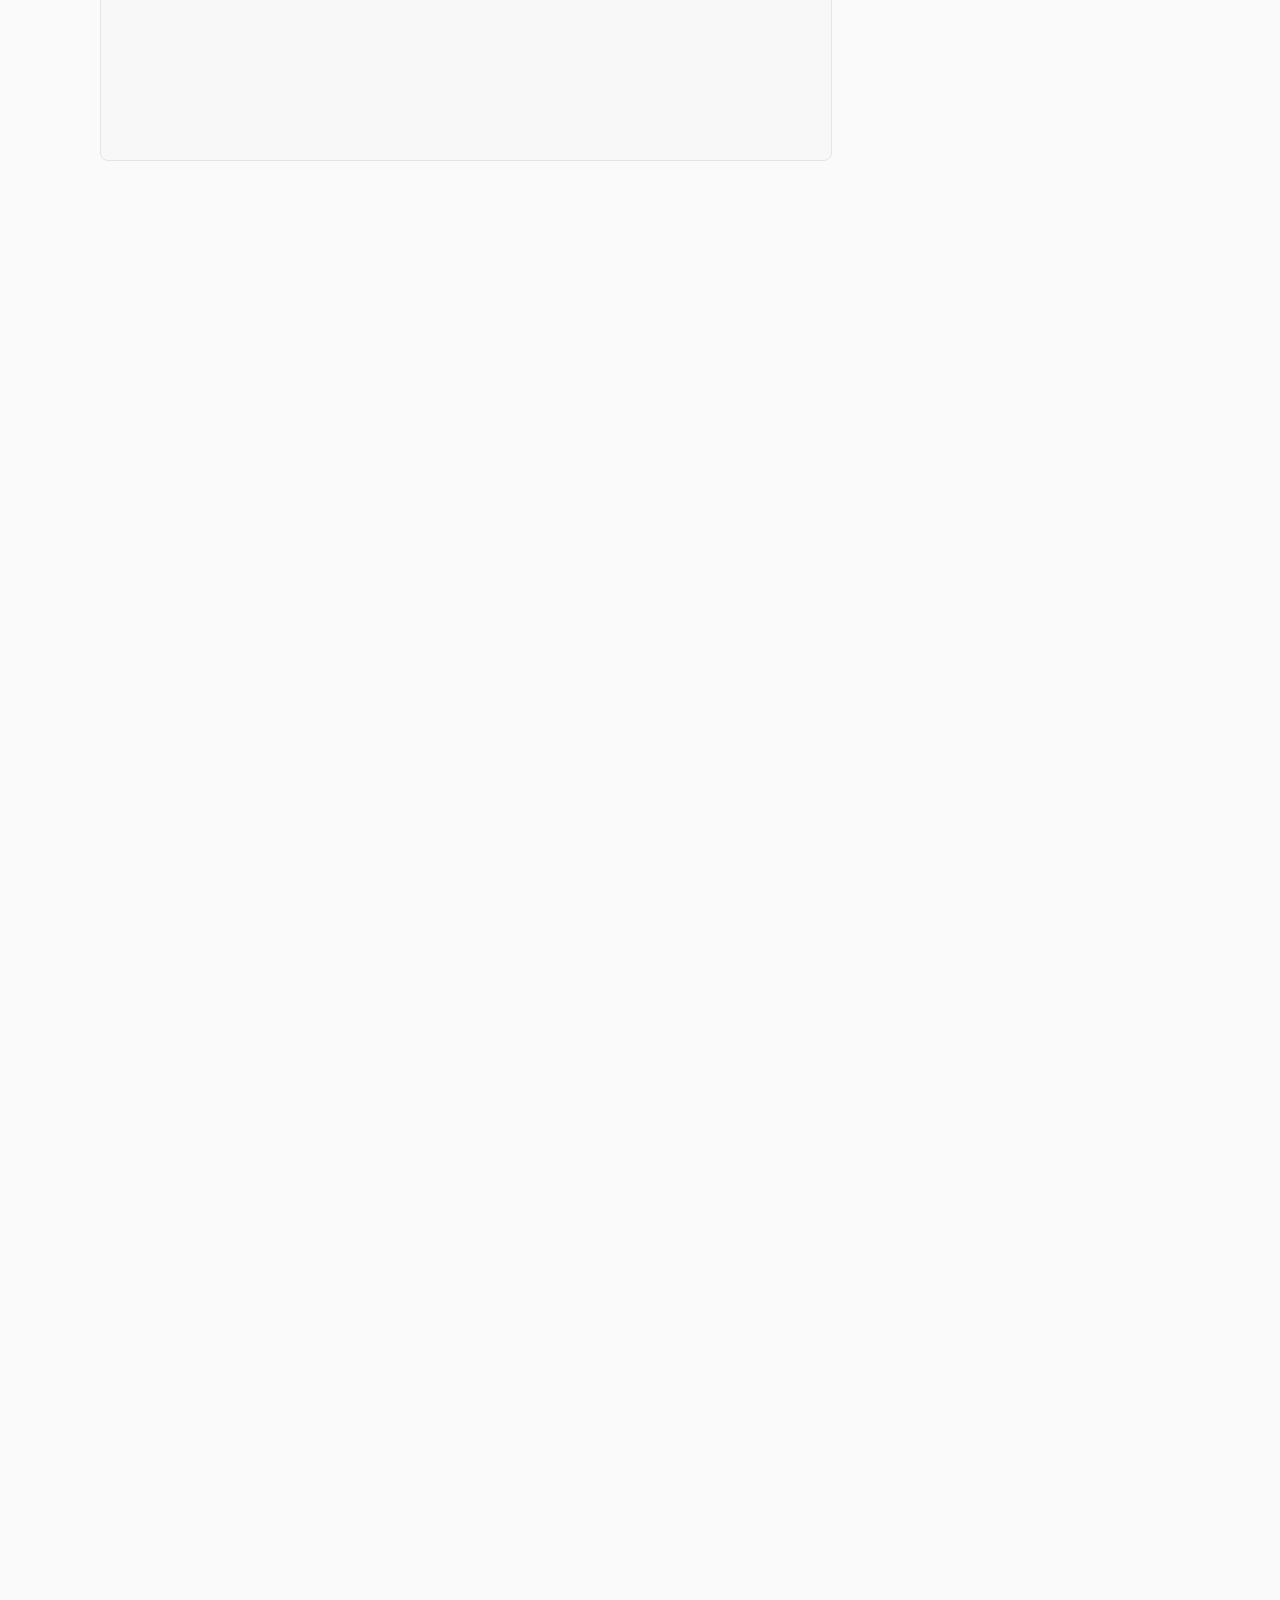
==== commit 4c34164d: "Organize assets, add README, clean up gitignore" ====
--- a/preguntas-generadoras.html
+++ b/preguntas-generadoras.html
@@ -21,7 +21,7 @@
   <header class="site-header">
     <div class="header-inner">
       <a href="index.html" class="site-title">
-        <img src="ut.png" alt="" class="nav-logo">
+        <img src="assets/ut.png" alt="" class="nav-logo">
         Constitución Política
       </a>
       <button class="nav-toggle" aria-label="Abrir menú">
